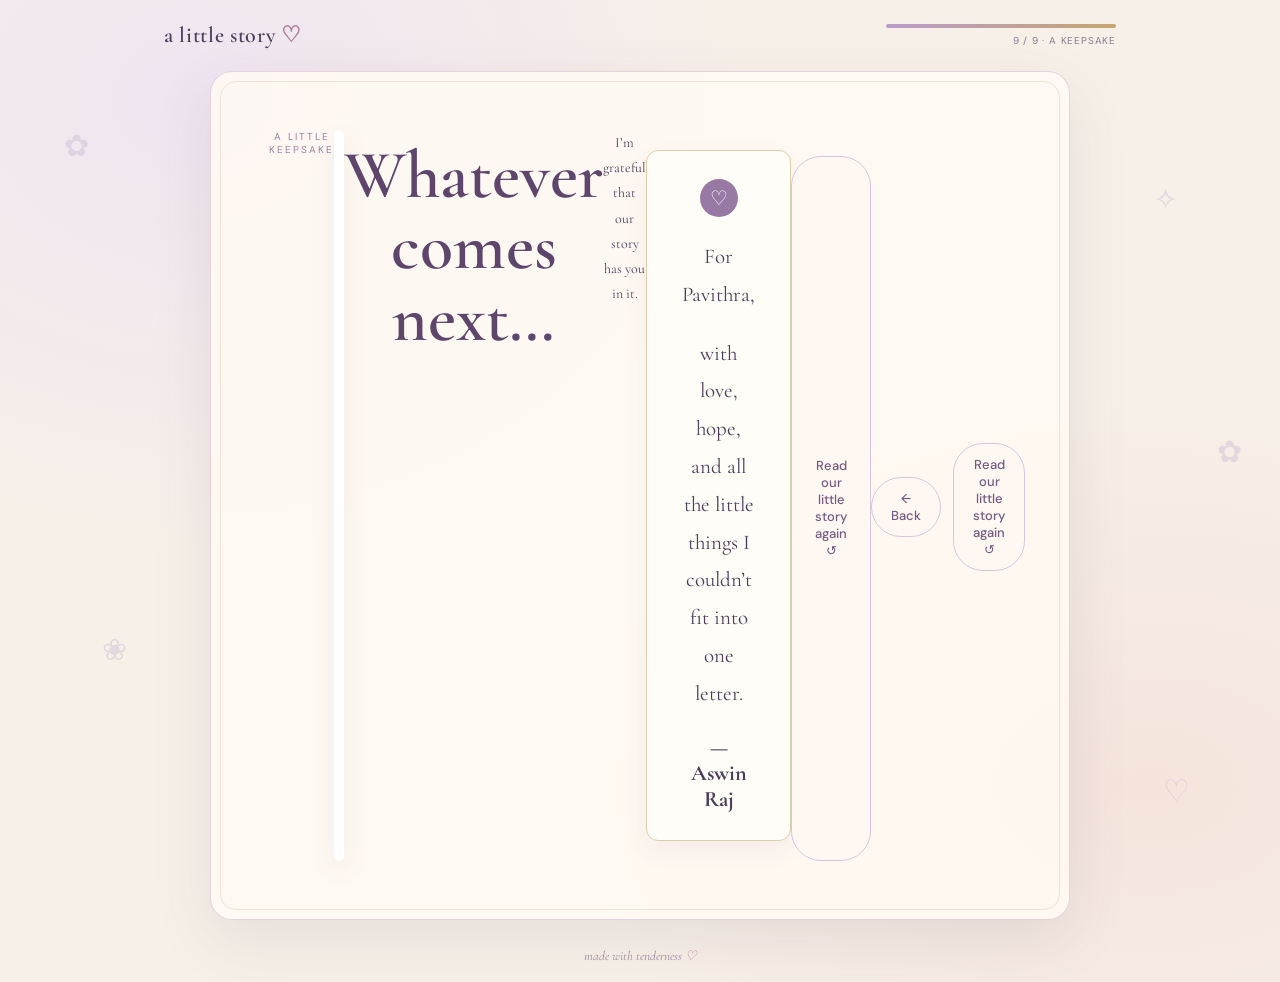
==== keepsake.html @ c963ee14 "Add files via upload" ====
<!doctype html>
<html lang="en"><head><meta charset="utf-8"><meta name="viewport" content="width=device-width, initial-scale=1"><meta name="theme-color" content="#f7f0e8"><title>Whatever comes next… — For Pavithra ♡</title><link rel="stylesheet" href="style.css"></head>
<body><div class="ambient" aria-hidden="true"><span class="petal p1">✿</span><span class="petal p2">❀</span><span class="petal p3">✧</span><span class="petal p4">♡</span><span class="petal p5">✿</span></div>
<header class="topbar"><div class="brand">a little story <span>♡</span></div><div class="progress-wrap"><div class="progress"><span style="width:100.00%"></span></div><small>9 / 9 · A keepsake</small></div></header>
<main class="book"><section class="page" data-page="8">
      <div class="eyebrow">A little keepsake</div>
      <div class="gif-frame keepsake-gif">
        <iframe src="https://giphy.com/embed/4N1wOi78ZGzSB6H7vK" title="A cat offering a flower" loading="lazy" allow="autoplay; encrypted-media" allowfullscreen></iframe>
      </div>
      <h1>Whatever comes next…</h1>
      <p class="lead">I’m grateful that our story has you in it.</p>
      <div class="keepsake-card">
        <span class="seal">♡</span>
        <p>For Pavithra,</p>
        <p>with love, hope, and all the little things I couldn’t fit into one letter.</p>
        <strong>— Aswin Raj</strong>
      </div>
      <button class="secondary" id="restartBtn">Read our little story again ↺</button>
    <nav class="page-nav" aria-label="Page navigation"><a class="secondary" href="proposal.html">← Back</a><a class="secondary" href="index.html">Read our little story again ↺</a></nav></section></main><footer>made with tenderness <span>♡</span></footer><script src="script.js"></script></body></html>
---- style.css ----
@import url('https://fonts.googleapis.com/css2?family=Cormorant+Garamond:wght@400;500;600;700&family=DM+Sans:wght@400;500;600&display=swap');
:root{--paper:#fffaf3;--cream:#f7f0e8;--ink:#4f3d59;--muted:#89798d;--lav:#e8dff0;--purple:#80658f;--deep:#684d78;--gold:#c7a76b;--line:#e8dce8}
*{box-sizing:border-box}body{margin:0;min-height:100vh;background:radial-gradient(ellipse at 15% 10%,#eee5f1 0,transparent 36%),radial-gradient(ellipse at 90% 80%,#f4e4dc 0,transparent 35%),var(--cream);color:var(--ink);font-family:'DM Sans',sans-serif;overflow-x:hidden}
.ambient{position:fixed;inset:0;pointer-events:none;overflow:hidden;z-index:0}.petal{position:absolute;color:#bca4c8;opacity:.32;font-size:30px;animation:drift 12s ease-in-out infinite}.p1{top:14%;left:5%}.p2{top:70%;left:8%;animation-delay:-4s}.p3{top:20%;right:8%;animation-delay:-6s}.p4{bottom:10%;right:7%;animation-delay:-2s}.p5{top:48%;right:3%;animation-delay:-8s}@keyframes drift{50%{transform:translateY(-18px) rotate(15deg)}}
.topbar{position:relative;z-index:2;max-width:1000px;margin:auto;padding:22px 24px 8px;display:flex;align-items:center;justify-content:space-between;gap:20px}.brand{font-family:'Cormorant Garamond',serif;font-size:22px;font-weight:600;letter-spacing:.03em}.brand span,footer span{color:#b17d9d}.progress-wrap{width:min(230px,42vw);text-align:right}.progress{height:4px;background:#e4d7e5;border-radius:20px;overflow:hidden}.progress span{display:block;height:100%;width:11.1%;background:linear-gradient(90deg,#b99acb,#c6a56e);transition:width .4s}.progress-wrap small{display:block;margin-top:6px;color:var(--muted);font-size:10px;letter-spacing:.08em;text-transform:uppercase}
.book{position:relative;z-index:1;max-width:900px;margin:15px auto 20px;padding:0 20px}.page{display:none;min-height:calc(100vh - 150px);max-height:none;background:rgba(255,250,243,.88);border:1px solid rgba(196,170,198,.48);border-radius:22px;padding:clamp(24px,5vw,58px);box-shadow:0 20px 60px rgba(95,69,104,.11);text-align:center;position:relative;animation:appear .45s ease}.page.active{display:flex;flex-direction:column;align-items:center;justify-content:center}.page:before{content:"";position:absolute;inset:9px;border:1px solid rgba(202,174,132,.3);border-radius:16px;pointer-events:none}@keyframes appear{from{opacity:0;transform:translateY(9px)}to{opacity:1;transform:translateY(0)}}
.eyebrow{font-size:10px;letter-spacing:.2em;text-transform:uppercase;color:#9c829e;margin-bottom:20px}.page h1,.page h2{font-family:'Cormorant Garamond',serif;font-weight:600;color:#5e456c;margin:10px 0 14px;line-height:1.05}.page h1{font-size:clamp(42px,7vw,68px)}.page h2{font-size:clamp(32px,5vw,46px)}.heart{color:#b783a3}.lead{font-family:'Cormorant Garamond',serif;font-size:clamp(20px,3vw,27px);max-width:600px;margin:0 auto 12px}.subtle{color:var(--muted);font-size:13px}.signature{font-family:'Cormorant Garamond',serif;color:#9b819d;margin-top:24px;font-style:italic}.gif-frame{width:220px;max-width:100%;aspect-ratio:1.22;border-radius:16px;overflow:hidden;background:#f0e5f0;border:5px solid #fff;box-shadow:0 8px 24px #745d7020}.gif-frame iframe,.gif-frame img{width:100%;height:100%;border:0;display:block;object-fit:cover}.hero-gif{width:180px;aspect-ratio:1.2;margin:0 auto 10px}.primary,.secondary{border:0;border-radius:30px;padding:13px 23px;font:500 13px 'DM Sans',sans-serif;cursor:pointer;transition:transform .2s,box-shadow .2s}.primary{background:linear-gradient(120deg,#80658f,#a58bb1);color:white;box-shadow:0 7px 18px #80658f30}.primary:hover,.secondary:hover,.gift:hover{transform:translateY(-2px)}.primary span{margin-left:8px}.secondary{background:#fff8f2;border:1px solid #d8c5dc;color:#745b82}.page>.primary,.page>.secondary{margin-top:26px}.split{display:grid;grid-template-columns:1fr 220px;gap:34px;align-items:center;text-align:left;max-width:700px}.split p,.page p{line-height:1.8;font-size:14px}.split .gif-frame{justify-self:center}.quote{font-family:'Cormorant Garamond',serif;font-size:22px;font-style:italic;color:#9678a2;border-left:2px solid #d2b9d6;padding-left:14px;margin-top:20px}.tiny-note{color:#a185a7;font-family:'Cormorant Garamond',serif;font-style:italic;font-size:20px}.wide-gif{width:170px;aspect-ratio:1.4;margin:0 auto 16px}.adore-grid{display:grid;grid-template-columns:repeat(4,1fr);gap:12px;width:100%;max-width:720px}.adore-grid article{background:#f8f0f7;border:1px solid #eaddec;border-radius:14px;padding:15px 10px}.adore-grid article span{font-size:22px;color:#a985ac}.adore-grid h3{font:600 17px 'Cormorant Garamond',serif;margin:7px 0}.adore-grid p{font-size:11px!important;line-height:1.5!important;margin:0;color:#89798d}.gift-grid{display:grid;grid-template-columns:repeat(5,1fr);gap:12px;width:100%;max-width:700px;margin:18px auto}.gift{display:flex;flex-direction:column;align-items:center;gap:7px;border:1px solid #e5d5e7;background:#fff8f5;border-radius:15px;padding:17px 8px;color:var(--ink);cursor:pointer;transition:.2s}.gift-icon{font-size:31px}.gift strong{font:600 15px 'Cormorant Garamond',serif}.gift small{font-size:10px;color:#a28ba6}.gift-reveal{width:min(340px,100%);margin:0 auto 4px;padding:12px;background:#f8eef7;border-radius:16px;animation:appear .3s}.reveal-gif{width:150px;margin:auto}.gift-reveal p{font-family:'Cormorant Garamond',serif;font-size:20px!important;margin:8px}.text-button{border:0;background:none;color:#947a9c;cursor:pointer;font-size:11px}.letter-paper{max-width:650px;width:100%;text-align:left;background:#fffdf8;border:1px solid #eadcc9;border-radius:8px;padding:clamp(20px,4vw,40px);box-shadow:0 10px 25px #7d5c6c12;position:relative}.letter-paper h2{font-size:32px}.letter-paper p{font-family:'Cormorant Garamond',serif;font-size:17px;line-height:1.65}.letter-flower{position:absolute;right:22px;top:18px;color:#c3a0c7;font-size:28px}.letter-soft{color:#9a849e;font-style:italic}.letter-sign{color:#775b83}.proposal-gif,.keepsake-gif{width:150px;aspect-ratio:1.2}.proposal-copy{max-width:540px;color:#806f87}.answer-buttons{display:flex;gap:12px;justify-content:center;flex-wrap:wrap;margin-top:15px}.answer{margin-top:20px;max-width:500px;color:#765c83;font-family:'Cormorant Garamond',serif;font-size:23px}.keepsake-card{margin:20px 0;padding:28px 35px;background:#fffdf8;border:1px solid #dfcda9;border-radius:12px;max-width:440px;box-shadow:0 10px 25px #7d5c6c12}.seal{display:inline-grid;place-items:center;width:38px;height:38px;background:#9879a3;color:white;border-radius:50%;font-size:20px}.keepsake-card p{font-family:'Cormorant Garamond',serif;font-size:21px}.keepsake-card strong{font-family:'Cormorant Garamond',serif;font-size:22px}footer{text-align:center;padding:8px 20px 18px;color:#9d8ba0;font:italic 13px 'Cormorant Garamond',serif}
@media(max-width:650px){.topbar{padding:15px 18px}.brand{font-size:19px}.book{padding:0 10px;margin-top:8px}.page{padding:28px 20px;min-height:calc(100vh - 120px);border-radius:17px}.split{grid-template-columns:1fr;gap:16px;text-align:center}.split .gif-frame{grid-row:1;width:165px}.split .quote{display:inline-block;text-align:left}.adore-grid{grid-template-columns:repeat(2,1fr)}.gift-grid{grid-template-columns:repeat(2,1fr)}.gift:last-child{grid-column:span 2}.letter-paper p{font-size:16px}.progress-wrap{width:115px}.progress-wrap small{font-size:9px}}

/* Navigation controls are generated per story page. */
.page-nav{display:flex;align-items:center;justify-content:center;gap:12px;margin-top:24px;position:relative;z-index:2}
.page-nav .primary,.page-nav .secondary{margin:0!important}
.page-nav .secondary{padding:12px 19px}
.gift-reveal[hidden]{display:none!important}

/* Each chapter is its own HTML document, so it is visible on load. */
.page{display:flex!important}
.page-nav a{text-decoration:none;display:inline-block}
.page-nav{margin-top:24px}
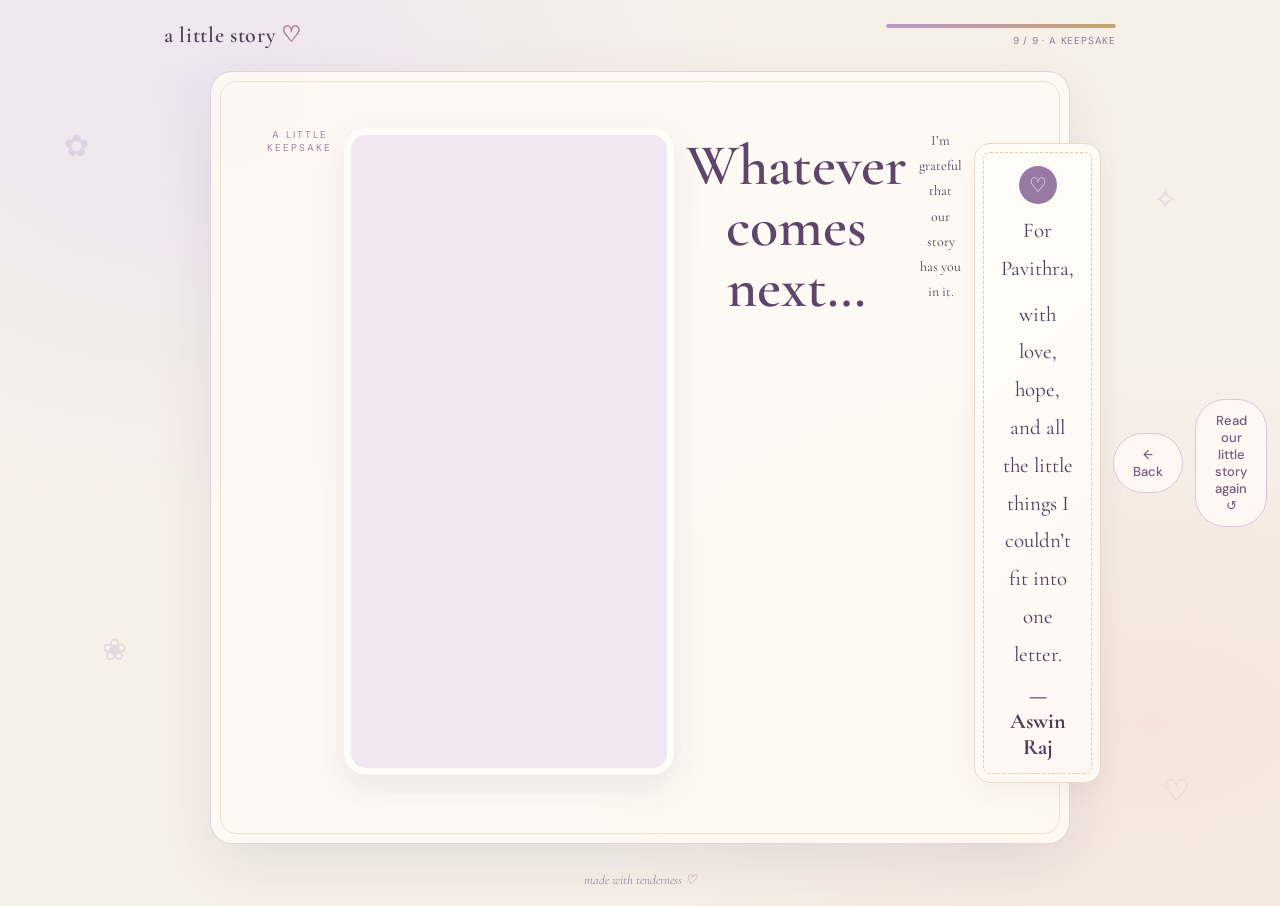
==== commit a496ac00: "Add files via upload" ====
--- a/keepsake.html
+++ b/keepsake.html
@@ -15,5 +15,5 @@
         <p>with love, hope, and all the little things I couldn’t fit into one letter.</p>
         <strong>— Aswin Raj</strong>
       </div>
-      <button class="secondary" id="restartBtn">Read our little story again ↺</button>
+      
     <nav class="page-nav" aria-label="Page navigation"><a class="secondary" href="proposal.html">← Back</a><a class="secondary" href="index.html">Read our little story again ↺</a></nav></section></main><footer>made with tenderness <span>♡</span></footer><script src="script.js"></script></body></html>
--- a/style.css
+++ b/style.css
@@ -17,3 +17,144 @@
 .page{display:flex!important}
 .page-nav a{text-decoration:none;display:inline-block}
 .page-nav{margin-top:24px}
+
+/* --- Polished layouts for chapters 4, 6, 8 and 9 --- */
+.page[data-page="3"]{
+  display:grid!important;grid-template-columns:minmax(180px,.78fr) minmax(0,1.22fr);
+  grid-template-rows:auto auto 1fr auto;align-items:center;column-gap:28px;row-gap:12px;
+  text-align:left;padding:clamp(26px,4vw,48px);
+}
+.page[data-page="3"] .eyebrow{grid-column:1/-1;text-align:center;margin:0}
+.page[data-page="3"] h2{grid-column:1;grid-row:2;margin:0;text-align:center;font-size:clamp(30px,4vw,42px)}
+.page[data-page="3"] .wide-gif{grid-column:1;grid-row:3;width:min(100%,250px);aspect-ratio:1.28;margin:0 auto}
+.page[data-page="3"] .adore-grid{grid-column:2;grid-row:2/4;grid-template-columns:repeat(2,minmax(0,1fr));gap:12px;max-width:none}
+.page[data-page="3"] .adore-grid article{padding:18px 13px;min-height:130px;display:flex;flex-direction:column;justify-content:center}
+.page[data-page="3"] .adore-grid h3{font-size:19px}
+.page[data-page="3"] .adore-grid p{font-size:12px!important}
+.page[data-page="3"] .page-nav{grid-column:1/-1}
+.page[data-page="5"]{padding:clamp(24px,4vw,44px)}
+.page[data-page="5"] h2{margin:0 0 6px}
+.page[data-page="5"] .center{margin:0}
+.page[data-page="5"] .gift-grid{grid-template-columns:repeat(5,minmax(0,1fr));gap:10px;margin:18px auto}
+.page[data-page="5"] .gift{min-height:130px;justify-content:center;box-shadow:0 4px 12px #6e54750a}
+.page[data-page="5"] .gift-icon{font-size:34px}
+.page[data-page="5"] .gift-reveal{display:flex;align-items:center;gap:15px;text-align:left;width:min(100%,560px);margin:0 auto 10px}
+.page[data-page="5"] .gift-reveal[hidden]{display:none!important}
+.page[data-page="5"] .reveal-gif{flex:0 0 125px;width:125px;aspect-ratio:1.2}
+.page[data-page="5"] #giftMessage{flex:1;font-size:18px!important;line-height:1.45;font-family:'Cormorant Garamond',serif}
+.page[data-page="5"] .text-button{align-self:flex-end;white-space:nowrap}
+.page[data-page="5"] .page-nav{margin-top:16px}
+.page[data-page="7"]{
+ display:grid!important;grid-template-columns:minmax(180px,.82fr) minmax(0,1.18fr);
+ grid-template-rows:auto auto auto auto auto 1fr auto;align-items:center;column-gap:30px;row-gap:10px;text-align:left;
+}
+.page[data-page="7"] .eyebrow{grid-column:1/-1;text-align:center;margin:0 0 10px}
+.page[data-page="7"] .proposal-gif{grid-column:1;grid-row:2/6;width:min(100%,270px);aspect-ratio:1.05;justify-self:center}
+.page[data-page="7"] h1{grid-column:2;grid-row:2;font-size:clamp(34px,4.6vw,54px);margin:0}
+.page[data-page="7"] .lead{grid-column:2;grid-row:3;text-align:left;font-size:clamp(20px,2.7vw,26px);margin:0}
+.page[data-page="7"] .proposal-copy{grid-column:2;grid-row:4;margin:0;font-size:13px}
+.page[data-page="7"] .answer-buttons{grid-column:2;grid-row:5;justify-content:flex-start;margin:5px 0 0}
+.page[data-page="7"] .answer{grid-column:1/-1;grid-row:6;text-align:center;margin:8px auto 0}
+.page[data-page="7"] .page-nav{grid-column:1/-1;grid-row:7}
+.page[data-page="8"]{padding:clamp(28px,5vw,56px)}
+.page[data-page="8"] .keepsake-gif{width:170px;aspect-ratio:1.25;margin-bottom:12px}
+.page[data-page="8"] h1{font-size:clamp(38px,6vw,58px)}
+.page[data-page="8"] .keepsake-card{width:min(100%,470px);padding:28px 34px;margin:15px 0 4px;background:linear-gradient(145deg,#fffdf8,#fff7f1);border:1px solid #d9c4a4;position:relative}
+.page[data-page="8"] .keepsake-card:before{content:"";position:absolute;inset:8px;border:1px dashed #dfcda9;border-radius:7px;pointer-events:none}
+.page[data-page="8"] .keepsake-card p{margin:8px 0}
+.page[data-page="8"] .page-nav{margin-top:12px}
+@media(max-width:650px){
+ .page[data-page="3"]{grid-template-columns:1fr;grid-template-rows:auto auto auto auto auto;text-align:center;gap:12px}
+ .page[data-page="3"] h2{grid-column:1;grid-row:2}
+ .page[data-page="3"] .wide-gif{grid-column:1;grid-row:3;width:155px}
+ .page[data-page="3"] .adore-grid{grid-column:1;grid-row:4;gap:8px}
+ .page[data-page="3"] .adore-grid article{min-height:115px;padding:12px 9px}
+ .page[data-page="3"] .page-nav{grid-row:5}
+ .page[data-page="5"] .gift-grid{grid-template-columns:repeat(2,minmax(0,1fr))}
+ .page[data-page="5"] .gift:last-child{grid-column:span 2}
+ .page[data-page="5"] .gift-reveal{flex-wrap:wrap;justify-content:center;text-align:center}
+ .page[data-page="5"] .reveal-gif{flex-basis:120px}
+ .page[data-page="5"] #giftMessage{flex-basis:100%}
+ .page[data-page="7"]{grid-template-columns:1fr;grid-template-rows:auto auto auto auto auto auto auto;text-align:center}
+ .page[data-page="7"] .proposal-gif{grid-column:1;grid-row:2;width:145px}
+ .page[data-page="7"] h1{grid-column:1;grid-row:3;font-size:39px}
+ .page[data-page="7"] .lead{grid-column:1;grid-row:4;text-align:center}
+ .page[data-page="7"] .proposal-copy{grid-column:1;grid-row:5}
+ .page[data-page="7"] .answer-buttons{grid-column:1;grid-row:6;justify-content:center}
+ .page[data-page="7"] .answer{grid-column:1;grid-row:7}
+ .page[data-page="7"] .page-nav{grid-column:1;grid-row:8}
+}
+
+/* Page 6: tidy gift-card layout with the requested Giphy animations embedded in order */
+.page[data-page="5"] .gift-grid{grid-template-columns:repeat(5,minmax(0,1fr));align-items:stretch;gap:clamp(8px,1.2vw,14px);max-width:760px;margin:22px auto 18px}
+.page[data-page="5"] .gift{min-width:0;min-height:0;padding:12px 9px 14px;gap:9px;justify-content:flex-start;overflow:hidden}
+.page[data-page="5"] .gift-animation{display:block;width:100%;aspect-ratio:1 / 1;min-height:82px;border-radius:10px;overflow:hidden;background:#f0e5f0;border:1px solid #eaddec}
+.page[data-page="5"] .gift-animation iframe{display:block;width:100%;height:100%;border:0}
+.page[data-page="5"] .gift strong{text-align:center;line-height:1.2;overflow-wrap:anywhere}
+.page[data-page="5"] .gift small{text-align:center;line-height:1.35}
+.page[data-page="5"] .gift-reveal{margin:10px auto 14px}
+@media(max-width:760px){.page[data-page="5"] .gift-grid{grid-template-columns:repeat(2,minmax(0,1fr));max-width:460px}.page[data-page="5"] .gift:last-child{grid-column:1 / -1;max-width:calc(50% - 5px);justify-self:center}.page[data-page="5"] .gift-animation{min-height:110px}}
+@media(max-width:420px){.page[data-page="5"] .gift-grid{gap:9px}.page[data-page="5"] .gift{padding:9px 7px 12px}.page[data-page="5"] .gift-animation{min-height:90px}}
+
+/* Polished Page 6 gift carousel */
+.page[data-page="5"]{gap:10px}
+.page[data-page="5"] .gift-carousel{display:grid;grid-template-columns:44px minmax(0,390px) 44px;align-items:center;justify-content:center;gap:clamp(10px,2vw,22px);width:100%;margin:14px auto 0}
+.page[data-page="5"] .gift-slide{display:flex;flex-direction:column;align-items:center;gap:12px;background:linear-gradient(145deg,#fffdf9,#f8eef7);border:1px solid #e7d6e8;border-radius:20px;padding:clamp(16px,3vw,26px);box-shadow:0 10px 28px #735a7614;min-width:0;width:100%}
+.page[data-page="5"] .gift-animation{display:block;width:min(100%,250px);aspect-ratio:1/1;overflow:hidden;border-radius:15px;background:#eadfeb;border:1px solid #e3d2e7;box-shadow:0 5px 16px #5b3f6518}
+.page[data-page="5"] .gift-animation iframe{display:block;width:100%;height:100%;border:0}
+.page[data-page="5"] .gift-slide strong{font:600 24px 'Cormorant Garamond',serif}
+.page[data-page="5"] .gift-slide p{margin:0;color:var(--muted);font-size:13px;text-align:center}
+.page[data-page="5"] .gift-step{width:42px;height:42px;border-radius:50%;border:1px solid #dac5df;background:#fff9f5;color:#80658f;font-size:28px;line-height:1;cursor:pointer}
+.page[data-page="5"] .gift-step:disabled{opacity:.28;cursor:default}
+.page[data-page="5"] .gift-open{margin-top:2px}
+.page[data-page="5"] .gift-count{font-size:11px;letter-spacing:.12em;text-transform:uppercase;color:#9b829f;margin-top:4px}
+.page[data-page="5"] .gift-reveal{width:min(100%,380px);padding:14px;background:#fff8f7;border:1px solid #ead8eb;box-shadow:0 8px 22px #70557412}
+.page[data-page="5"] .reveal-gif{width:min(220px,100%);aspect-ratio:1/1;border-radius:14px}
+.page[data-page="5"] .gift-reveal p{font:20px 'Cormorant Garamond',serif;line-height:1.45!important}
+.page[data-page="8"]{gap:12px}
+.page[data-page="8"] .keepsake-gif{width:min(330px,80vw);aspect-ratio:1/1;border:7px solid #fffdf9;border-radius:22px;background:#f1e6f1;box-shadow:0 12px 30px #624b691c;overflow:hidden;flex:0 0 auto}
+.page[data-page="8"] .keepsake-gif iframe{width:100%;height:100%;display:block;border:0;object-fit:contain;background:#f1e6f1}
+.page[data-page="8"] h1{margin:8px 0 4px}
+.page[data-page="8"] .lead{margin-bottom:8px}
+.page[data-page="8"] .keepsake-card{width:min(520px,100%);padding:22px 26px;border:1px solid #e9d9c8;border-radius:16px;background:linear-gradient(135deg,#fffdf8,#fff7f3);box-shadow:0 8px 22px #795d6b10}
+@media(max-width:600px){
+ .page[data-page="5"] .gift-carousel{grid-template-columns:34px minmax(0,1fr) 34px;gap:8px}
+ .page[data-page="5"] .gift-step{width:34px;height:34px;font-size:24px}
+ .page[data-page="5"] .gift-animation{width:min(100%,220px)}
+ .page[data-page="8"] .keepsake-gif{width:min(280px,75vw)}
+}
+
+/* Page 6 only: larger card and visibly sized GIF viewport */
+.page[data-page="5"] .gift-carousel{
+  grid-template-columns:48px minmax(0,560px) 48px;
+  gap:clamp(12px,2.2vw,26px);
+  max-width:760px;
+  margin:18px auto 10px;
+}
+.page[data-page="5"] .gift-slide{
+  min-height:540px;
+  padding:clamp(24px,4vw,38px);
+  gap:16px;
+  border-radius:24px;
+}
+.page[data-page="5"] .gift-animation{
+  width:min(100%,420px);
+  min-width:260px;
+  aspect-ratio:1/1;
+  background:#f4eaf3;
+  border-radius:18px;
+}
+.page[data-page="5"] .gift-animation iframe{
+  width:100%;
+  height:100%;
+  display:block;
+}
+.page[data-page="5"] .gift-slide strong{font-size:30px}
+.page[data-page="5"] .gift-slide p{font-size:15px}
+.page[data-page="5"] .gift-count{font-size:12px;margin:8px 0 2px}
+@media(max-width:700px){
+ .page[data-page="5"] .gift-carousel{grid-template-columns:34px minmax(0,1fr) 34px;gap:8px}
+ .page[data-page="5"] .gift-slide{min-height:0;padding:18px 12px;gap:12px}
+ .page[data-page="5"] .gift-animation{width:min(100%,320px);min-width:0}
+ .page[data-page="5"] .gift-slide strong{font-size:25px}
+}
